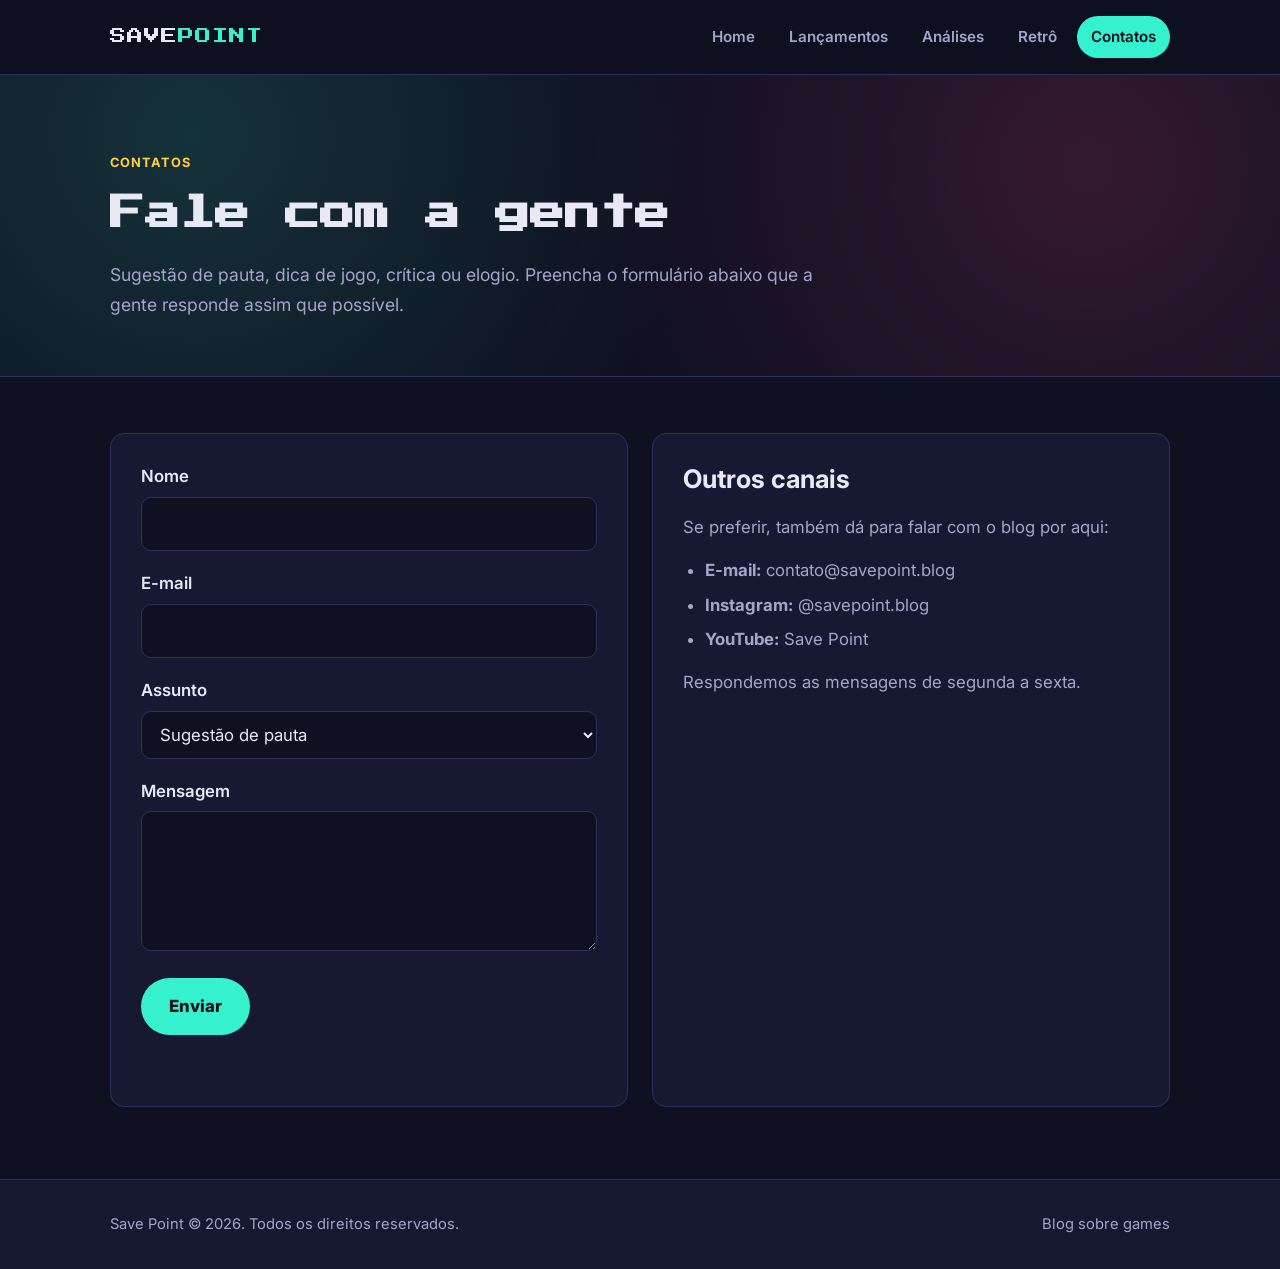
==== contatos.html @ 2e940f22 "paginas do blog de games" ====
<!DOCTYPE html>
<html lang="pt-BR">
<head>
  <meta charset="UTF-8">
  <meta name="viewport" content="width=device-width, initial-scale=1.0">
  <meta name="description" content="Fale com o Save Point.">
  <title>Save Point | Contatos</title>
  <link rel="preconnect" href="https://fonts.googleapis.com">
  <link rel="preconnect" href="https://fonts.gstatic.com" crossorigin>
  <link href="https://fonts.googleapis.com/css2?family=Inter:wght@400;600;700;800&family=Press+Start+2P&display=swap" rel="stylesheet">
  <link rel="stylesheet" href="css/style.css">
</head>
<body>
  <header>
    <div class="container header-inner">
      <a href="index.html" class="logo">SAVE<span>POINT</span></a>
      <nav>
        <ul>
          <li><a href="index.html">Home</a></li>
          <li><a href="lancamentos.html">Lançamentos</a></li>
          <li><a href="analises.html">Análises</a></li>
          <li><a href="retro.html">Retrô</a></li>
          <li><a href="contatos.html" class="ativo">Contatos</a></li>
        </ul>
      </nav>
    </div>
  </header>

  <section class="hero">
    <div class="container">
      <span class="tag">Contatos</span>
      <h1>Fale com a gente</h1>
      <p>Sugestão de pauta, dica de jogo, crítica ou elogio. Preencha o formulário abaixo que a gente responde assim que possível.</p>
    </div>
  </section>

  <main class="container">
    <section class="grade-2">
      <form id="form-contato">
        <div>
          <label for="nome">Nome</label>
          <input type="text" id="nome" name="nome" required>
        </div>
        <div>
          <label for="email">E-mail</label>
          <input type="email" id="email" name="email" required>
        </div>
        <div>
          <label for="assunto">Assunto</label>
          <select id="assunto" name="assunto">
            <option>Sugestão de pauta</option>
            <option>Dúvida</option>
            <option>Parceria</option>
            <option>Outro</option>
          </select>
        </div>
        <div>
          <label for="mensagem">Mensagem</label>
          <textarea id="mensagem" name="mensagem" required></textarea>
        </div>
        <button type="submit">Enviar</button>
        <p class="aviso" id="aviso"></p>
      </form>

      <article class="artigo">
        <h2>Outros canais</h2>
        <p>Se preferir, também dá para falar com o blog por aqui:</p>
        <ul>
          <li><strong>E-mail:</strong> contato@savepoint.blog</li>
          <li><strong>Instagram:</strong> @savepoint.blog</li>
          <li><strong>YouTube:</strong> Save Point</li>
        </ul>
        <p>Respondemos as mensagens de segunda a sexta.</p>
      </article>
    </section>
  </main>

  <footer>
    <div class="container footer-inner">
      <p>Save Point &copy; 2026. Todos os direitos reservados.</p>
      <p>Blog sobre games</p>
    </div>
  </footer>

  <script src="js/contato.js"></script>
</body>
</html>
---- css/style.css ----
:root {
  --bg: #0f1020;
  --bg-2: #171933;
  --card: #1e2142;
  --text: #e8e9f5;
  --muted: #a3a6c8;
  --accent: #36f1cd;
  --accent-2: #ff4f8b;
  --accent-3: #ffd23f;
  --border: #2c3060;
  --radius: 14px;
  --max: 1100px;
}

* { box-sizing: border-box; margin: 0; padding: 0; }

html { scroll-behavior: smooth; }

body {
  font-family: "Inter", system-ui, -apple-system, "Segoe UI", sans-serif;
  background: var(--bg);
  color: var(--text);
  line-height: 1.7;
  font-size: 1.05rem;
}

img { max-width: 100%; display: block; }

a { color: var(--accent); }

.container {
  width: 100%;
  max-width: var(--max);
  margin: 0 auto;
  padding-left: 20px;
  padding-right: 20px;
}

/* header / nav */
header {
  background: rgba(15, 16, 32, 0.92);
  backdrop-filter: blur(8px);
  border-bottom: 1px solid var(--border);
  position: sticky;
  top: 0;
  z-index: 10;
}

.header-inner {
  display: flex;
  align-items: center;
  justify-content: space-between;
  gap: 16px;
  flex-wrap: wrap;
  padding: 16px 20px;
}

.logo {
  font-family: "Press Start 2P", monospace;
  font-size: 1rem;
  color: var(--text);
  text-decoration: none;
  letter-spacing: 1px;
}

.logo span { color: var(--accent); }

nav ul {
  list-style: none;
  display: flex;
  flex-wrap: wrap;
  gap: 6px;
}

nav a {
  display: block;
  color: var(--muted);
  text-decoration: none;
  font-weight: 600;
  font-size: 0.95rem;
  padding: 8px 14px;
  border-radius: 999px;
  transition: background 0.2s, color 0.2s;
}

nav a:hover { color: var(--text); background: var(--card); }

nav a.ativo { color: var(--bg); background: var(--accent); }

/* hero */
.hero {
  padding: 72px 0 56px;
  background:
    radial-gradient(circle at 15% 20%, rgba(54, 241, 205, 0.15), transparent 45%),
    radial-gradient(circle at 85% 30%, rgba(255, 79, 139, 0.15), transparent 45%);
  border-bottom: 1px solid var(--border);
}

.hero h1 {
  font-family: "Press Start 2P", monospace;
  font-size: clamp(1.3rem, 4vw, 2.2rem);
  line-height: 1.5;
  margin-bottom: 20px;
}

.hero p { color: var(--muted); max-width: 720px; font-size: 1.1rem; }

.tag {
  display: inline-block;
  font-size: 0.8rem;
  font-weight: 700;
  text-transform: uppercase;
  letter-spacing: 1px;
  color: var(--accent-3);
  margin-bottom: 14px;
}

/* main */
main {
  padding-top: 56px;
  padding-bottom: 72px;
}

section + section { margin-top: 56px; }

h2 {
  font-size: 1.6rem;
  margin-bottom: 18px;
  line-height: 1.3;
}

h3 { font-size: 1.2rem; margin-bottom: 10px; line-height: 1.35; }

p + p { margin-top: 14px; }

.intro p { color: var(--muted); }

/* cards (home) */
.destaques {
  display: grid;
  grid-template-columns: repeat(auto-fit, minmax(280px, 1fr));
  gap: 24px;
}

.card {
  background: var(--card);
  border: 1px solid var(--border);
  border-radius: var(--radius);
  overflow: hidden;
  transition: transform 0.2s, border-color 0.2s;
  display: flex;
  flex-direction: column;
}

.card:hover { transform: translateY(-4px); border-color: var(--accent); }

.card img { width: 100%; aspect-ratio: 16 / 10; object-fit: cover; }

.card-body { padding: 20px 22px 24px; }

.card-body p { color: var(--muted); font-size: 0.97rem; }

.card-body .ler {
  display: inline-block;
  margin-top: 14px;
  font-weight: 700;
  text-decoration: none;
}

/* artigos */
.artigo {
  background: var(--bg-2);
  border: 1px solid var(--border);
  border-radius: var(--radius);
  padding: 28px 30px;
}

.artigo + .artigo { margin-top: 24px; }

.artigo .meta {
  font-size: 0.85rem;
  color: var(--accent-3);
  font-weight: 600;
  margin-bottom: 8px;
}

.artigo p { color: var(--muted); }

.artigo ul { margin: 14px 0 0 22px; color: var(--muted); }

.artigo li + li { margin-top: 6px; }

.artigo ul + p { margin-top: 14px; }

.banner-pagina {
  border-radius: var(--radius);
  border: 1px solid var(--border);
  width: 100%;
  aspect-ratio: 16 / 6;
  object-fit: cover;
  margin-bottom: 36px;
}

.nota {
  display: inline-block;
  background: var(--accent-2);
  color: #fff;
  font-weight: 800;
  border-radius: 8px;
  padding: 2px 10px;
  margin-left: 8px;
  font-size: 0.9rem;
}

.grade-2 {
  display: grid;
  grid-template-columns: repeat(auto-fit, minmax(300px, 1fr));
  gap: 24px;
}

.grade-2 .artigo + .artigo { margin-top: 0; }

/* tabela */
.tabela-wrap { overflow-x: auto; }

table {
  width: 100%;
  border-collapse: collapse;
  background: var(--bg-2);
  border-radius: var(--radius);
  overflow: hidden;
  font-size: 0.97rem;
}

th, td { padding: 14px 16px; text-align: left; border-bottom: 1px solid var(--border); }

th { background: var(--card); color: var(--accent); }

td { color: var(--muted); }

/* contato */
form {
  background: var(--bg-2);
  border: 1px solid var(--border);
  border-radius: var(--radius);
  padding: 28px 30px;
  display: grid;
  gap: 18px;
}

label { font-weight: 600; display: block; margin-bottom: 6px; }

input, select, textarea {
  width: 100%;
  font: inherit;
  color: var(--text);
  background: var(--bg);
  border: 1px solid var(--border);
  border-radius: 10px;
  padding: 12px 14px;
}

input:focus, select:focus, textarea:focus { outline: 2px solid var(--accent); border-color: transparent; }

textarea { min-height: 140px; resize: vertical; }

button {
  font: inherit;
  font-weight: 800;
  background: var(--accent);
  color: var(--bg);
  border: none;
  border-radius: 999px;
  padding: 14px 28px;
  cursor: pointer;
  justify-self: start;
}

button:hover { filter: brightness(1.1); }

.aviso { color: var(--accent); font-weight: 600; min-height: 1.5em; }

/* footer */
footer {
  border-top: 1px solid var(--border);
  background: var(--bg-2);
  padding: 32px 0;
  color: var(--muted);
  font-size: 0.92rem;
}

footer p { margin: 0; }

.footer-inner {
  display: flex;
  justify-content: space-between;
  flex-wrap: wrap;
  gap: 12px;
}

/* responsivo */
@media (max-width: 640px) {
  .header-inner { justify-content: center; }
  nav ul { justify-content: center; }
  nav a { padding: 6px 10px; font-size: 0.88rem; }
  .hero { padding: 48px 0 40px; }
  .artigo, form { padding: 22px 20px; }
}
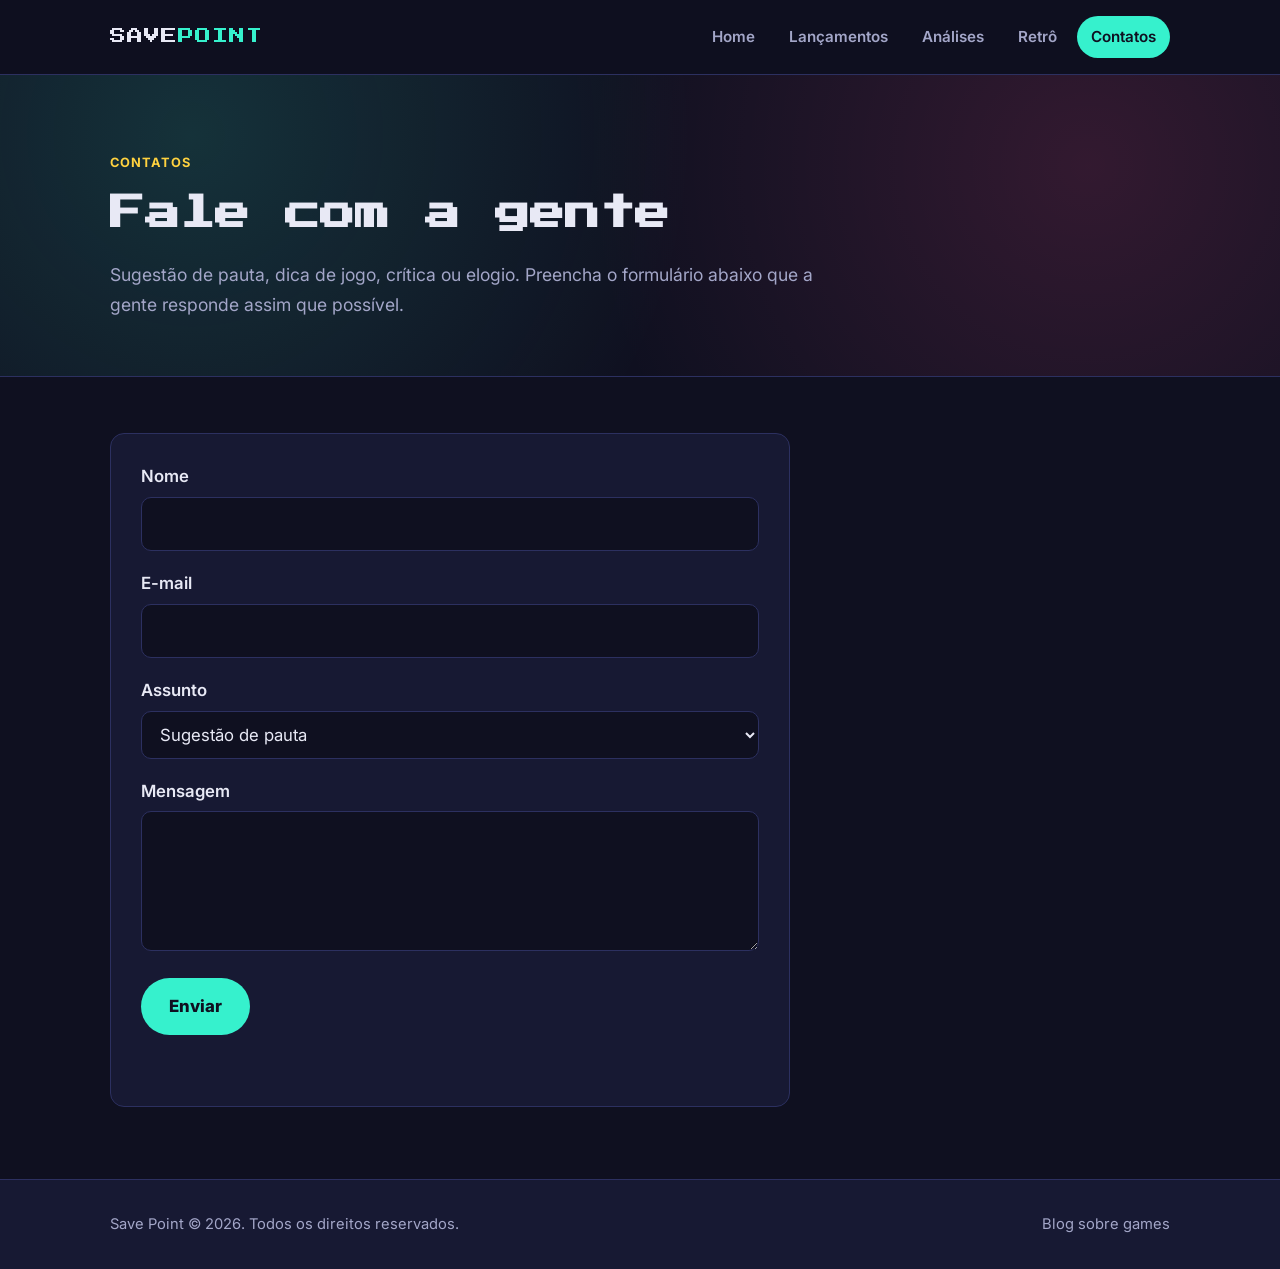
==== commit ddfd5775: "remove outros canais da pagina de contatos" ====
--- a/contatos.html
+++ b/contatos.html
@@ -35,7 +35,7 @@
   </section>
 
   <main class="container">
-    <section class="grade-2">
+    <section class="contato">
       <form id="form-contato">
         <div>
           <label for="nome">Nome</label>
@@ -61,17 +61,6 @@
         <button type="submit">Enviar</button>
         <p class="aviso" id="aviso"></p>
       </form>
-
-      <article class="artigo">
-        <h2>Outros canais</h2>
-        <p>Se preferir, também dá para falar com o blog por aqui:</p>
-        <ul>
-          <li><strong>E-mail:</strong> contato@savepoint.blog</li>
-          <li><strong>Instagram:</strong> @savepoint.blog</li>
-          <li><strong>YouTube:</strong> Save Point</li>
-        </ul>
-        <p>Respondemos as mensagens de segunda a sexta.</p>
-      </article>
     </section>
   </main>
 
--- a/css/style.css
+++ b/css/style.css
@@ -239,6 +239,8 @@
 td { color: var(--muted); }
 
 /* contato */
+.contato { max-width: 680px; }
+
 form {
   background: var(--bg-2);
   border: 1px solid var(--border);
